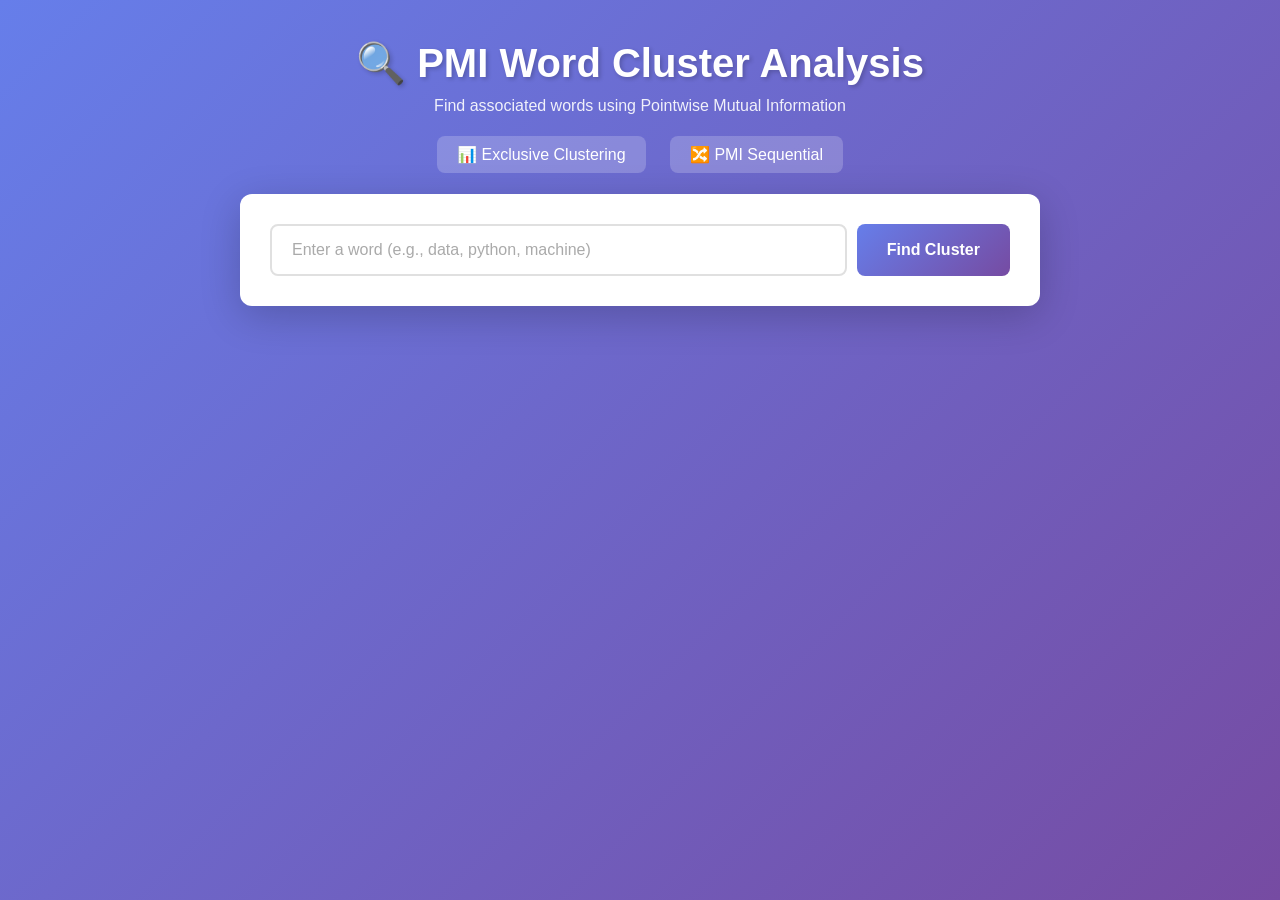
==== templates/index.html @ 7478076d "feat: добавил последовательный поиск для PMI" ====
<!DOCTYPE html>
<html lang="en">
<head>
    <meta charset="UTF-8">
    <meta name="viewport" content="width=device-width, initial-scale=1.0">
    <title>Large Text Analysis — Word Cluster</title>
    <style>
        * {
            box-sizing: border-box;
            margin: 0;
            padding: 0;
        }
        body {
            font-family: -apple-system, BlinkMacSystemFont, 'Segoe UI', Roboto, Oxygen, Ubuntu, sans-serif;
            background: linear-gradient(135deg, #667eea 0%, #764ba2 100%);
            min-height: 100vh;
            padding: 40px 20px;
        }
        .container {
            max-width: 800px;
            margin: 0 auto;
        }
        h1 {
            color: white;
            text-align: center;
            margin-bottom: 10px;
            font-size: 2.5rem;
            text-shadow: 2px 2px 4px rgba(0,0,0,0.2);
        }
        .subtitle {
            text-align: center;
            color: white;
            margin-bottom: 30px;
            opacity: 0.9;
        }
        .nav-links {
            text-align: center;
            margin-bottom: 30px;
        }
        .nav-links a {
            color: white;
            text-decoration: none;
            padding: 10px 20px;
            background: rgba(255,255,255,0.2);
            border-radius: 8px;
            transition: background 0.3s;
            margin: 0 10px;
        }
        .nav-links a:hover {
            background: rgba(255,255,255,0.3);
        }
        .search-box {
            background: white;
            padding: 30px;
            border-radius: 12px;
            box-shadow: 0 10px 40px rgba(0,0,0,0.2);
            margin-bottom: 30px;
        }
        .form-group {
            display: flex;
            gap: 10px;
        }
        input[type="text"] {
            flex: 1;
            padding: 15px 20px;
            font-size: 16px;
            border: 2px solid #e0e0e0;
            border-radius: 8px;
            outline: none;
            transition: border-color 0.3s;
        }
        input[type="text"]:focus {
            border-color: #667eea;
        }
        input[type="text"]::placeholder {
            color: #aaa;
        }
        button {
            padding: 15px 30px;
            font-size: 16px;
            background: linear-gradient(135deg, #667eea 0%, #764ba2 100%);
            color: white;
            border: none;
            border-radius: 8px;
            cursor: pointer;
            transition: transform 0.2s, box-shadow 0.2s;
            font-weight: 600;
        }
        button:hover {
            transform: translateY(-2px);
            box-shadow: 0 5px 20px rgba(102, 126, 234, 0.4);
        }
        button:disabled {
            opacity: 0.6;
            cursor: not-allowed;
            transform: none;
        }
        .results {
            background: white;
            border-radius: 12px;
            box-shadow: 0 10px 40px rgba(0,0,0,0.2);
            overflow: hidden;
        }
        .results-header {
            background: linear-gradient(135deg, #667eea 0%, #764ba2 100%);
            color: white;
            padding: 20px 30px;
        }
        .results-header h2 {
            font-size: 1.5rem;
        }
        .results-header p {
            opacity: 0.9;
            margin-top: 5px;
        }
        .stats {
            display: grid;
            grid-template-columns: repeat(4, 1fr);
            gap: 15px;
            padding: 20px 30px;
            background: #f8f9fa;
            border-bottom: 1px solid #e0e0e0;
        }
        .stat-item {
            text-align: center;
        }
        .stat-value {
            font-size: 1.5rem;
            font-weight: bold;
            color: #667eea;
        }
        .stat-label {
            font-size: 0.85rem;
            color: #666;
            margin-top: 5px;
        }
        table {
            width: 100%;
            border-collapse: collapse;
        }
        th, td {
            padding: 15px 30px;
            text-align: left;
            border-bottom: 1px solid #f0f0f0;
        }
        th {
            background: #f8f9fa;
            font-weight: 600;
            color: #333;
            font-size: 0.9rem;
            text-transform: uppercase;
            letter-spacing: 0.5px;
        }
        tr:hover {
            background: #f8f9fa;
        }
        .rank {
            color: #999;
            font-weight: 600;
        }
        .word {
            font-weight: 600;
            color: #333;
            font-size: 1.1rem;
        }
        .freq, .score {
            color: #666;
            font-family: 'Consolas', monospace;
        }
        .loading {
            text-align: center;
            padding: 60px 20px;
            color: #666;
        }
        .loading::after {
            content: '';
            display: inline-block;
            width: 20px;
            height: 20px;
            border: 3px solid #e0e0e0;
            border-top-color: #667eea;
            border-radius: 50%;
            animation: spin 1s linear infinite;
            margin-left: 10px;
            vertical-align: middle;
        }
        @keyframes spin {
            to { transform: rotate(360deg); }
        }
        .error {
            background: #fee;
            color: #c00;
            padding: 20px 30px;
            border-radius: 8px;
            margin-top: 20px;
        }
        .empty {
            text-align: center;
            padding: 60px 20px;
            color: #999;
        }
    </style>
</head>
<body>
    <div class="container">
        <h1>🔍 PMI Word Cluster Analysis</h1>
        <p class="subtitle">Find associated words using Pointwise Mutual Information</p>

        <div class="nav-links">
            <a href="/exclusive">📊 Exclusive Clustering</a>
            <a href="/pmi_sequential">🔀 PMI Sequential</a>
        </div>

        <div class="search-box">
            <form id="searchForm">
                <div class="form-group">
                    <input
                        type="text"
                        id="wordInput"
                        placeholder="Enter a word (e.g., data, python, machine)"
                        autocomplete="off"
                        required
                    >
                    <button type="submit" id="searchBtn">Find Cluster</button>
                </div>
            </form>
        </div>

        <div id="results"></div>
    </div>

    <script>
        const form = document.getElementById('searchForm');
        const wordInput = document.getElementById('wordInput');
        const searchBtn = document.getElementById('searchBtn');
        const resultsDiv = document.getElementById('results');

        form.addEventListener('submit', async (e) => {
            e.preventDefault();
            const word = wordInput.value.trim().toLowerCase();
            if (!word) return;

            setLoading(true);
            resultsDiv.innerHTML = '';

            try {
                const response = await fetch('/api/cluster', {
                    method: 'POST',
                    headers: {
                        'Content-Type': 'application/json',
                    },
                    body: JSON.stringify({ word: word }),
                });

                const data = await response.json();

                if (!response.ok) {
                    throw new Error(data.detail || 'Failed to fetch cluster');
                }

                renderResults(data);
            } catch (error) {
                resultsDiv.innerHTML = `<div class="error">❌ Error: ${error.message}</div>`;
            } finally {
                setLoading(false);
            }
        });

        function setLoading(loading) {
            searchBtn.disabled = loading;
            if (loading) {
                searchBtn.textContent = 'Searching...';
            } else {
                searchBtn.textContent = 'Find Cluster';
            }
        }

        function renderResults(data) {
            if (!data.cluster || data.cluster.length === 0) {
                resultsDiv.innerHTML = `
                    <div class="results">
                        <div class="empty">
                            <p>No related words found for "${data.word}"</p>
                            <p style="margin-top: 10px; font-size: 0.9rem;">Try another word or check spelling</p>
                        </div>
                    </div>
                `;
                return;
            }

            const stats = data.stats;
            const clusterHtml = data.cluster.map((item, index) => `
                <tr>
                    <td><span class="rank">#${index + 1}</span></td>
                    <td><span class="word">${escapeHtml(item.word)}</span></td>
                    <td><span class="freq">${item.freq.toLocaleString()}</span></td>
                    <td><span class="score">${item.score.toFixed(4)}</span></td>
                </tr>
            `).join('');

            resultsDiv.innerHTML = `
                <div class="results">
                    <div class="results-header">
                        <h2>📊 Cluster for "${escapeHtml(data.word)}"</h2>
                        <p>Words sorted by frequency (PMI × log(freq) scoring)</p>
                    </div>
                    <div class="stats">
                        <div class="stat-item">
                            <div class="stat-value">${stats.count}</div>
                            <div class="stat-label">Words Found</div>
                        </div>
                        <div class="stat-item">
                            <div class="stat-value">${stats.max_score.toFixed(4)}</div>
                            <div class="stat-label">Max Score</div>
                        </div>
                        <div class="stat-item">
                            <div class="stat-value">${stats.mean_score.toFixed(4)}</div>
                            <div class="stat-label">Avg Score</div>
                        </div>
                        <div class="stat-item">
                            <div class="stat-value">${stats.min_score.toFixed(4)}</div>
                            <div class="stat-label">Min Score</div>
                        </div>
                    </div>
                    <table>
                        <thead>
                            <tr>
                                <th>#</th>
                                <th>Word</th>
                                <th>Frequency</th>
                                <th>Score</th>
                            </tr>
                        </thead>
                        <tbody>
                            ${clusterHtml}
                        </tbody>
                    </table>
                </div>
            `;
        }

        function escapeHtml(text) {
            const div = document.createElement('div');
            div.textContent = text;
            return div.innerHTML;
        }
    </script>
</body>
</html>
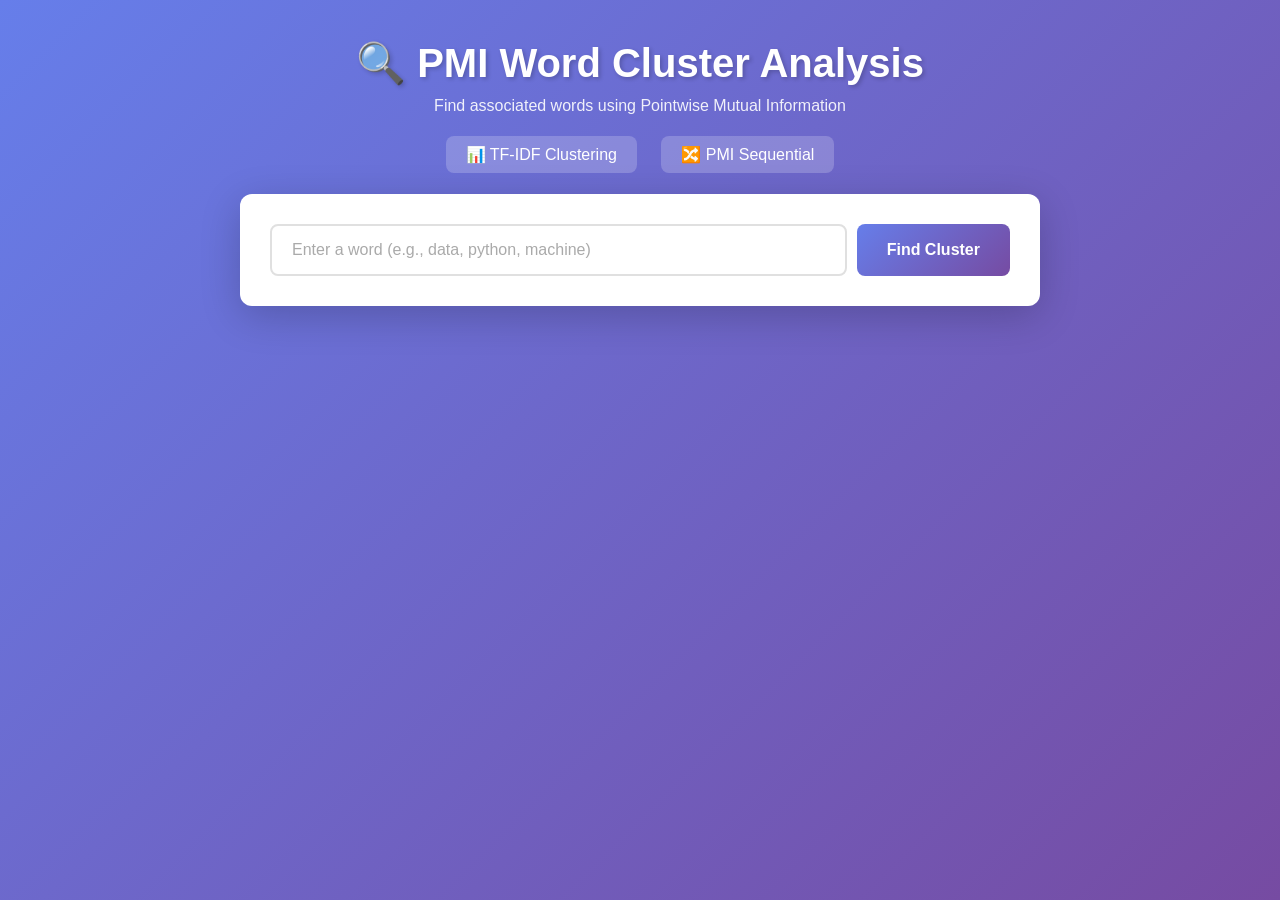
==== commit 35fd44a2: "refacotor: переименовал exclusive_clustering в tfidf_exclusive_clustering" ====
--- a/templates/index.html
+++ b/templates/index.html
@@ -207,7 +207,7 @@
         <p class="subtitle">Find associated words using Pointwise Mutual Information</p>
 
         <div class="nav-links">
-            <a href="/exclusive">📊 Exclusive Clustering</a>
+            <a href="/tfidf">📊 TF-IDF Clustering</a>
             <a href="/pmi_sequential">🔀 PMI Sequential</a>
         </div>
 
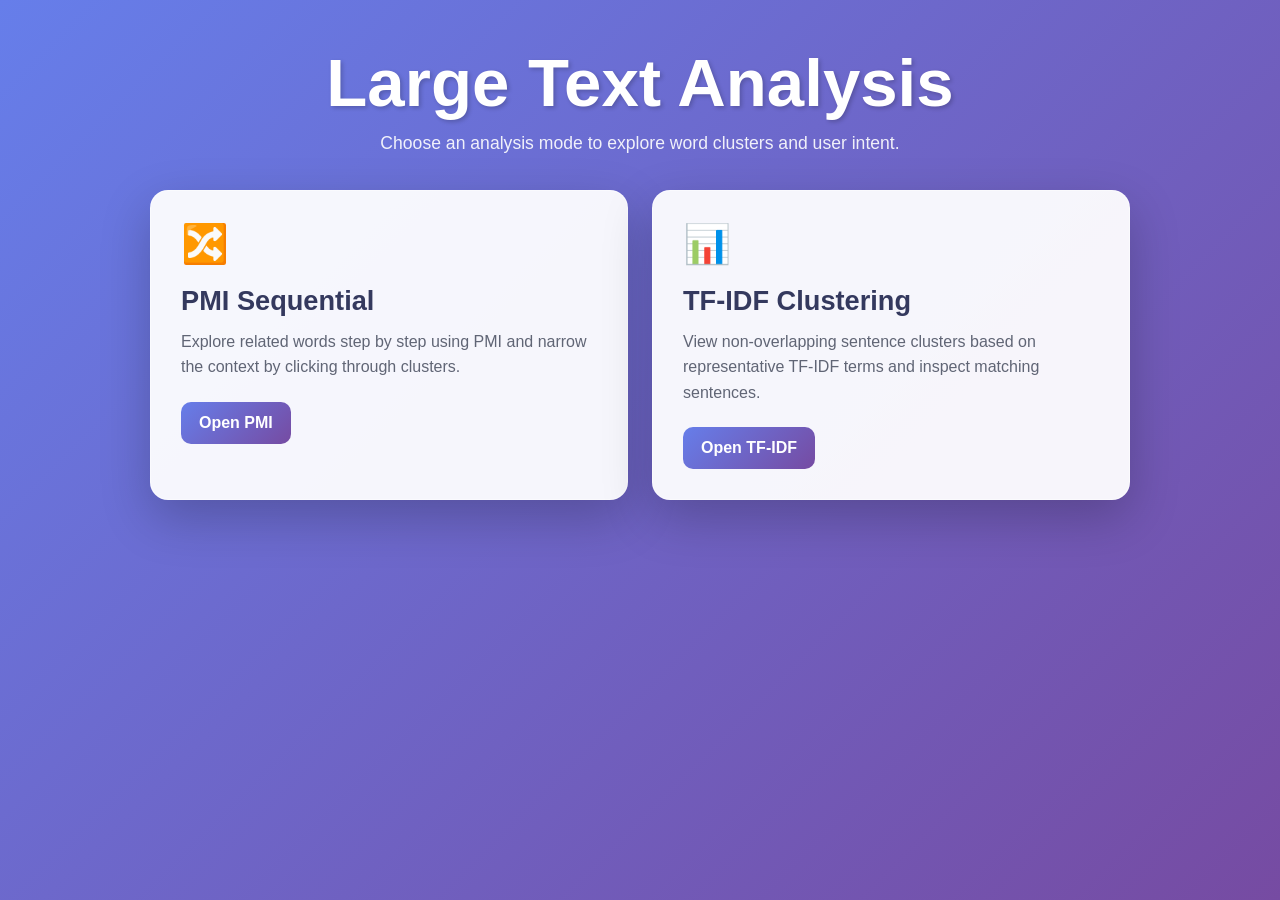
==== commit 935b825d: "chore: изменил старый экран на экран выбора" ====
--- a/templates/index.html
+++ b/templates/index.html
@@ -3,347 +3,136 @@
 <head>
     <meta charset="UTF-8">
     <meta name="viewport" content="width=device-width, initial-scale=1.0">
-    <title>Large Text Analysis — Word Cluster</title>
+    <title>Large Text Analysis</title>
     <style>
         * {
             box-sizing: border-box;
             margin: 0;
             padding: 0;
         }
+
         body {
             font-family: -apple-system, BlinkMacSystemFont, 'Segoe UI', Roboto, Oxygen, Ubuntu, sans-serif;
             background: linear-gradient(135deg, #667eea 0%, #764ba2 100%);
             min-height: 100vh;
-            padding: 40px 20px;
+            padding: 48px 20px;
+            color: white;
         }
+
         .container {
-            max-width: 800px;
+            max-width: 980px;
             margin: 0 auto;
         }
+
+        .hero {
+            text-align: center;
+            margin-bottom: 36px;
+        }
+
         h1 {
-            color: white;
-            text-align: center;
-            margin-bottom: 10px;
-            font-size: 2.5rem;
+            font-size: clamp(2.2rem, 6vw, 4.2rem);
+            line-height: 1.05;
+            margin-bottom: 14px;
             text-shadow: 2px 2px 4px rgba(0,0,0,0.2);
         }
+
         .subtitle {
-            text-align: center;
-            color: white;
-            margin-bottom: 30px;
+            font-size: 1.1rem;
             opacity: 0.9;
         }
-        .nav-links {
-            text-align: center;
-            margin-bottom: 30px;
+
+        .mode-grid {
+            display: grid;
+            grid-template-columns: repeat(2, minmax(0, 1fr));
+            gap: 24px;
         }
-        .nav-links a {
+
+        .mode-card {
+            display: block;
+            min-height: 260px;
+            padding: 30px;
+            color: #252b42;
+            text-decoration: none;
+            background: rgba(255, 255, 255, 0.94);
+            border: 1px solid rgba(255, 255, 255, 0.5);
+            border-radius: 18px;
+            box-shadow: 0 18px 50px rgba(0, 0, 0, 0.22);
+            transition: transform 0.2s, box-shadow 0.2s, background 0.2s;
+        }
+
+        .mode-card:hover {
+            transform: translateY(-4px);
+            box-shadow: 0 24px 70px rgba(0, 0, 0, 0.28);
+            background: white;
+        }
+
+        .mode-icon {
+            font-size: 2.4rem;
+            margin-bottom: 18px;
+        }
+
+        .mode-card h2 {
+            font-size: 1.7rem;
+            margin-bottom: 12px;
+            color: #34395e;
+        }
+
+        .mode-card p {
+            color: #606575;
+            line-height: 1.6;
+            margin-bottom: 22px;
+        }
+
+        .mode-action {
+            display: inline-flex;
+            align-items: center;
+            gap: 8px;
+            padding: 12px 18px;
             color: white;
-            text-decoration: none;
-            padding: 10px 20px;
-            background: rgba(255,255,255,0.2);
-            border-radius: 8px;
-            transition: background 0.3s;
-            margin: 0 10px;
+            background: linear-gradient(135deg, #667eea 0%, #764ba2 100%);
+            border-radius: 10px;
+            font-weight: 700;
         }
-        .nav-links a:hover {
-            background: rgba(255,255,255,0.3);
-        }
-        .search-box {
-            background: white;
-            padding: 30px;
-            border-radius: 12px;
-            box-shadow: 0 10px 40px rgba(0,0,0,0.2);
-            margin-bottom: 30px;
-        }
-        .form-group {
-            display: flex;
-            gap: 10px;
-        }
-        input[type="text"] {
-            flex: 1;
-            padding: 15px 20px;
-            font-size: 16px;
-            border: 2px solid #e0e0e0;
-            border-radius: 8px;
-            outline: none;
-            transition: border-color 0.3s;
-        }
-        input[type="text"]:focus {
-            border-color: #667eea;
-        }
-        input[type="text"]::placeholder {
-            color: #aaa;
-        }
-        button {
-            padding: 15px 30px;
-            font-size: 16px;
-            background: linear-gradient(135deg, #667eea 0%, #764ba2 100%);
-            color: white;
-            border: none;
-            border-radius: 8px;
-            cursor: pointer;
-            transition: transform 0.2s, box-shadow 0.2s;
-            font-weight: 600;
-        }
-        button:hover {
-            transform: translateY(-2px);
-            box-shadow: 0 5px 20px rgba(102, 126, 234, 0.4);
-        }
-        button:disabled {
-            opacity: 0.6;
-            cursor: not-allowed;
-            transform: none;
-        }
-        .results {
-            background: white;
-            border-radius: 12px;
-            box-shadow: 0 10px 40px rgba(0,0,0,0.2);
-            overflow: hidden;
-        }
-        .results-header {
-            background: linear-gradient(135deg, #667eea 0%, #764ba2 100%);
-            color: white;
-            padding: 20px 30px;
-        }
-        .results-header h2 {
-            font-size: 1.5rem;
-        }
-        .results-header p {
-            opacity: 0.9;
-            margin-top: 5px;
-        }
-        .stats {
-            display: grid;
-            grid-template-columns: repeat(4, 1fr);
-            gap: 15px;
-            padding: 20px 30px;
-            background: #f8f9fa;
-            border-bottom: 1px solid #e0e0e0;
-        }
-        .stat-item {
-            text-align: center;
-        }
-        .stat-value {
-            font-size: 1.5rem;
-            font-weight: bold;
-            color: #667eea;
-        }
-        .stat-label {
-            font-size: 0.85rem;
-            color: #666;
-            margin-top: 5px;
-        }
-        table {
-            width: 100%;
-            border-collapse: collapse;
-        }
-        th, td {
-            padding: 15px 30px;
-            text-align: left;
-            border-bottom: 1px solid #f0f0f0;
-        }
-        th {
-            background: #f8f9fa;
-            font-weight: 600;
-            color: #333;
-            font-size: 0.9rem;
-            text-transform: uppercase;
-            letter-spacing: 0.5px;
-        }
-        tr:hover {
-            background: #f8f9fa;
-        }
-        .rank {
-            color: #999;
-            font-weight: 600;
-        }
-        .word {
-            font-weight: 600;
-            color: #333;
-            font-size: 1.1rem;
-        }
-        .freq, .score {
-            color: #666;
-            font-family: 'Consolas', monospace;
-        }
-        .loading {
-            text-align: center;
-            padding: 60px 20px;
-            color: #666;
-        }
-        .loading::after {
-            content: '';
-            display: inline-block;
-            width: 20px;
-            height: 20px;
-            border: 3px solid #e0e0e0;
-            border-top-color: #667eea;
-            border-radius: 50%;
-            animation: spin 1s linear infinite;
-            margin-left: 10px;
-            vertical-align: middle;
-        }
-        @keyframes spin {
-            to { transform: rotate(360deg); }
-        }
-        .error {
-            background: #fee;
-            color: #c00;
-            padding: 20px 30px;
-            border-radius: 8px;
-            margin-top: 20px;
-        }
-        .empty {
-            text-align: center;
-            padding: 60px 20px;
-            color: #999;
+
+        @media (max-width: 760px) {
+            body {
+                padding: 30px 16px;
+            }
+
+            .mode-grid {
+                grid-template-columns: 1fr;
+            }
         }
     </style>
 </head>
 <body>
-    <div class="container">
-        <h1>🔍 PMI Word Cluster Analysis</h1>
-        <p class="subtitle">Find associated words using Pointwise Mutual Information</p>
+    <main class="container">
+        <section class="hero">
+            <h1>Large Text Analysis</h1>
+            <p class="subtitle">Choose an analysis mode to explore word clusters and user intent.</p>
+        </section>
 
-        <div class="nav-links">
-            <a href="/tfidf">📊 TF-IDF Clustering</a>
-            <a href="/pmi_sequential">🔀 PMI Sequential</a>
-        </div>
+        <section class="mode-grid" aria-label="Analysis modes">
+            <a class="mode-card" href="/pmi_sequential">
+                <div class="mode-icon">🔀</div>
+                <h2>PMI Sequential</h2>
+                <p>
+                    Explore related words step by step using PMI and narrow the context
+                    by clicking through clusters.
+                </p>
+                <span class="mode-action">Open PMI</span>
+            </a>
 
-        <div class="search-box">
-            <form id="searchForm">
-                <div class="form-group">
-                    <input
-                        type="text"
-                        id="wordInput"
-                        placeholder="Enter a word (e.g., data, python, machine)"
-                        autocomplete="off"
-                        required
-                    >
-                    <button type="submit" id="searchBtn">Find Cluster</button>
-                </div>
-            </form>
-        </div>
-
-        <div id="results"></div>
-    </div>
-
-    <script>
-        const form = document.getElementById('searchForm');
-        const wordInput = document.getElementById('wordInput');
-        const searchBtn = document.getElementById('searchBtn');
-        const resultsDiv = document.getElementById('results');
-
-        form.addEventListener('submit', async (e) => {
-            e.preventDefault();
-            const word = wordInput.value.trim().toLowerCase();
-            if (!word) return;
-
-            setLoading(true);
-            resultsDiv.innerHTML = '';
-
-            try {
-                const response = await fetch('/api/cluster', {
-                    method: 'POST',
-                    headers: {
-                        'Content-Type': 'application/json',
-                    },
-                    body: JSON.stringify({ word: word }),
-                });
-
-                const data = await response.json();
-
-                if (!response.ok) {
-                    throw new Error(data.detail || 'Failed to fetch cluster');
-                }
-
-                renderResults(data);
-            } catch (error) {
-                resultsDiv.innerHTML = `<div class="error">❌ Error: ${error.message}</div>`;
-            } finally {
-                setLoading(false);
-            }
-        });
-
-        function setLoading(loading) {
-            searchBtn.disabled = loading;
-            if (loading) {
-                searchBtn.textContent = 'Searching...';
-            } else {
-                searchBtn.textContent = 'Find Cluster';
-            }
-        }
-
-        function renderResults(data) {
-            if (!data.cluster || data.cluster.length === 0) {
-                resultsDiv.innerHTML = `
-                    <div class="results">
-                        <div class="empty">
-                            <p>No related words found for "${data.word}"</p>
-                            <p style="margin-top: 10px; font-size: 0.9rem;">Try another word or check spelling</p>
-                        </div>
-                    </div>
-                `;
-                return;
-            }
-
-            const stats = data.stats;
-            const clusterHtml = data.cluster.map((item, index) => `
-                <tr>
-                    <td><span class="rank">#${index + 1}</span></td>
-                    <td><span class="word">${escapeHtml(item.word)}</span></td>
-                    <td><span class="freq">${item.freq.toLocaleString()}</span></td>
-                    <td><span class="score">${item.score.toFixed(4)}</span></td>
-                </tr>
-            `).join('');
-
-            resultsDiv.innerHTML = `
-                <div class="results">
-                    <div class="results-header">
-                        <h2>📊 Cluster for "${escapeHtml(data.word)}"</h2>
-                        <p>Words sorted by frequency (PMI × log(freq) scoring)</p>
-                    </div>
-                    <div class="stats">
-                        <div class="stat-item">
-                            <div class="stat-value">${stats.count}</div>
-                            <div class="stat-label">Words Found</div>
-                        </div>
-                        <div class="stat-item">
-                            <div class="stat-value">${stats.max_score.toFixed(4)}</div>
-                            <div class="stat-label">Max Score</div>
-                        </div>
-                        <div class="stat-item">
-                            <div class="stat-value">${stats.mean_score.toFixed(4)}</div>
-                            <div class="stat-label">Avg Score</div>
-                        </div>
-                        <div class="stat-item">
-                            <div class="stat-value">${stats.min_score.toFixed(4)}</div>
-                            <div class="stat-label">Min Score</div>
-                        </div>
-                    </div>
-                    <table>
-                        <thead>
-                            <tr>
-                                <th>#</th>
-                                <th>Word</th>
-                                <th>Frequency</th>
-                                <th>Score</th>
-                            </tr>
-                        </thead>
-                        <tbody>
-                            ${clusterHtml}
-                        </tbody>
-                    </table>
-                </div>
-            `;
-        }
-
-        function escapeHtml(text) {
-            const div = document.createElement('div');
-            div.textContent = text;
-            return div.innerHTML;
-        }
-    </script>
+            <a class="mode-card" href="/tfidf">
+                <div class="mode-icon">📊</div>
+                <h2>TF-IDF Clustering</h2>
+                <p>
+                    View non-overlapping sentence clusters based on representative
+                    TF-IDF terms and inspect matching sentences.
+                </p>
+                <span class="mode-action">Open TF-IDF</span>
+            </a>
+        </section>
+    </main>
 </body>
 </html>
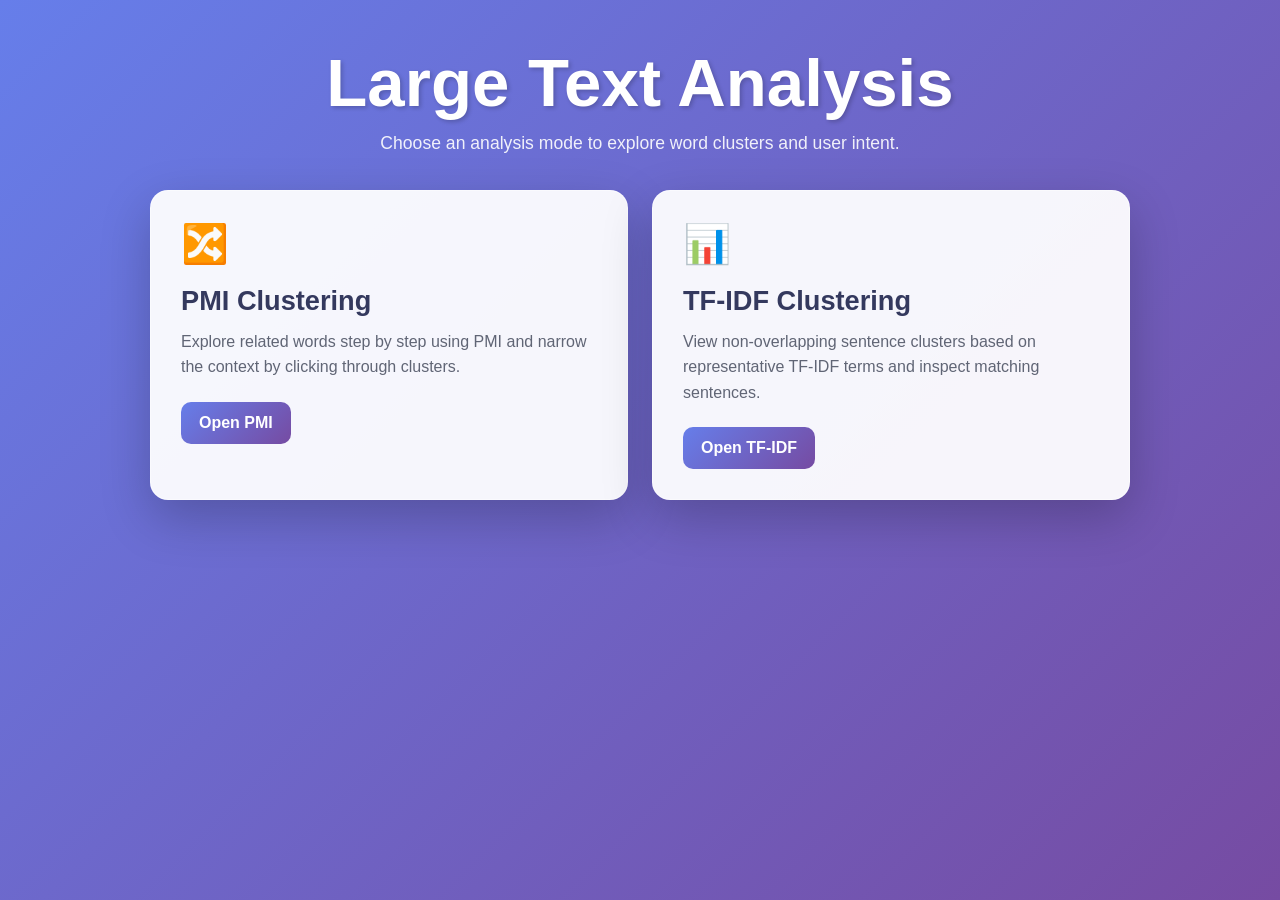
==== commit ba252c9f: "chore: переименовал название страницы в PMI Clustering" ====
--- a/templates/index.html
+++ b/templates/index.html
@@ -115,7 +115,7 @@
         <section class="mode-grid" aria-label="Analysis modes">
             <a class="mode-card" href="/pmi_sequential">
                 <div class="mode-icon">🔀</div>
-                <h2>PMI Sequential</h2>
+                <h2>PMI Clustering</h2>
                 <p>
                     Explore related words step by step using PMI and narrow the context
                     by clicking through clusters.
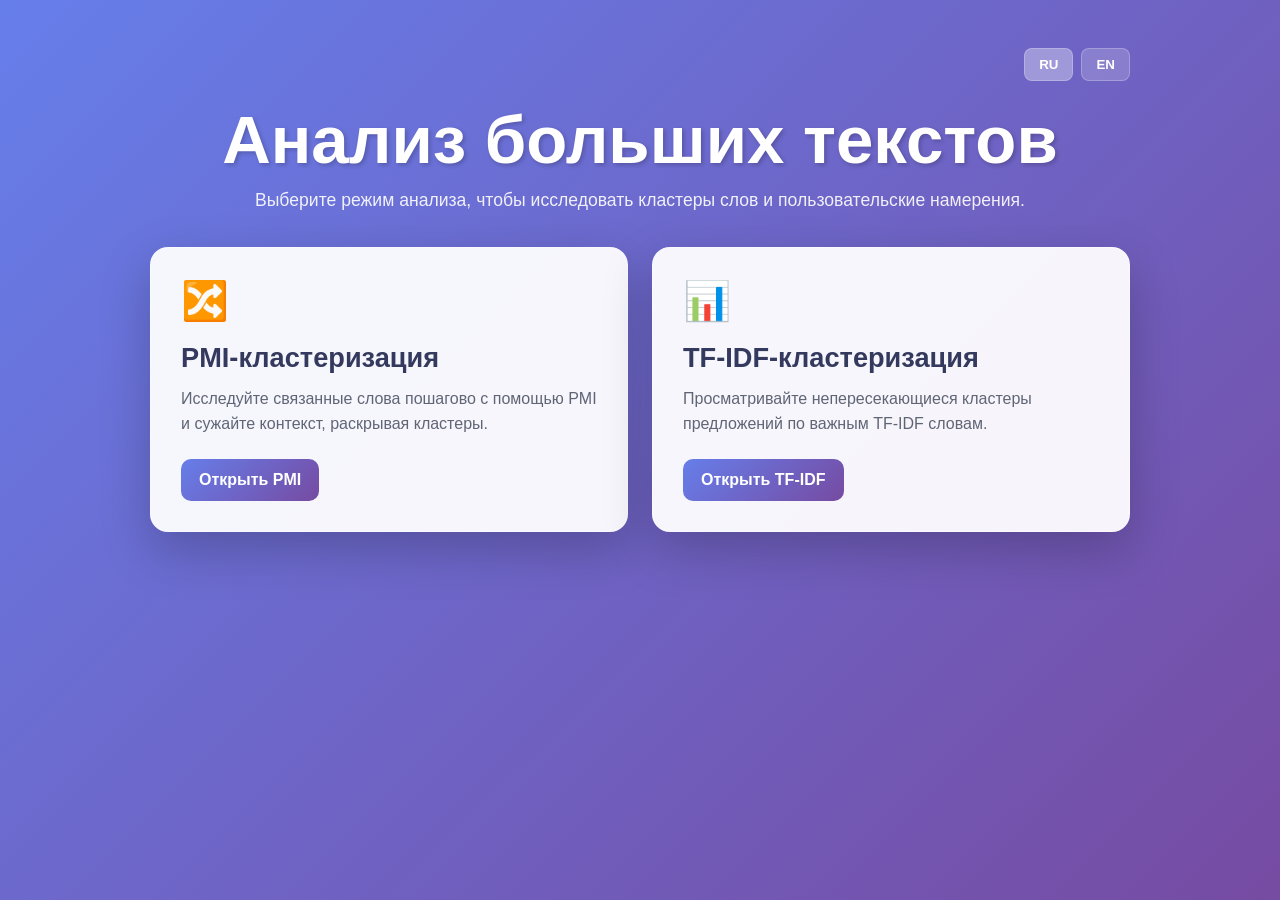
==== commit 01321e81: "feat: добавил русский перевод" ====
--- a/templates/index.html
+++ b/templates/index.html
@@ -29,6 +29,29 @@
             margin-bottom: 36px;
         }
 
+        .language-switch {
+            display: flex;
+            justify-content: flex-end;
+            gap: 8px;
+            margin-bottom: 24px;
+        }
+
+        .language-switch button {
+            color: white;
+            background: rgba(255,255,255,0.18);
+            border: 1px solid rgba(255,255,255,0.24);
+            border-radius: 8px;
+            padding: 8px 14px;
+            cursor: pointer;
+            font-weight: 700;
+            transition: background 0.2s;
+        }
+
+        .language-switch button.active,
+        .language-switch button:hover {
+            background: rgba(255,255,255,0.34);
+        }
+
         h1 {
             font-size: clamp(2.2rem, 6vw, 4.2rem);
             line-height: 1.05;
@@ -107,32 +130,85 @@
 </head>
 <body>
     <main class="container">
+        <div class="language-switch" aria-label="Language switch">
+            <button type="button" data-lang-btn="ru" onclick="setLanguage('ru')">RU</button>
+            <button type="button" data-lang-btn="en" onclick="setLanguage('en')">EN</button>
+        </div>
+
         <section class="hero">
-            <h1>Large Text Analysis</h1>
-            <p class="subtitle">Choose an analysis mode to explore word clusters and user intent.</p>
+            <h1 data-i18n="appTitle">Large Text Analysis</h1>
+            <p class="subtitle" data-i18n="subtitle">Choose an analysis mode to explore word clusters and user intent.</p>
         </section>
 
         <section class="mode-grid" aria-label="Analysis modes">
-            <a class="mode-card" href="/pmi_sequential">
+            <a class="mode-card" href="/pmi">
                 <div class="mode-icon">🔀</div>
-                <h2>PMI Clustering</h2>
-                <p>
+                <h2 data-i18n="pmiTitle">PMI Clustering</h2>
+                <p data-i18n="pmiDescription">
                     Explore related words step by step using PMI and narrow the context
                     by clicking through clusters.
                 </p>
-                <span class="mode-action">Open PMI</span>
+                <span class="mode-action" data-i18n="openPmi">Open PMI</span>
             </a>
 
             <a class="mode-card" href="/tfidf">
                 <div class="mode-icon">📊</div>
-                <h2>TF-IDF Clustering</h2>
-                <p>
+                <h2 data-i18n="tfidfTitle">TF-IDF Clustering</h2>
+                <p data-i18n="tfidfDescription">
                     View non-overlapping sentence clusters based on representative
                     TF-IDF terms and inspect matching sentences.
                 </p>
-                <span class="mode-action">Open TF-IDF</span>
+                <span class="mode-action" data-i18n="openTfidf">Open TF-IDF</span>
             </a>
         </section>
     </main>
+
+    <script>
+        const translations = {
+            en: {
+                appTitle: 'Large Text Analysis',
+                subtitle: 'Choose an analysis mode to explore word clusters and user intent.',
+                pmiTitle: 'PMI Clustering',
+                pmiDescription: 'Explore related words step by step using PMI and narrow the context by clicking through clusters.',
+                openPmi: 'Open PMI',
+                tfidfTitle: 'TF-IDF Clustering',
+                tfidfDescription: 'View non-overlapping sentence clusters based on representative TF-IDF terms and inspect matching sentences.',
+                openTfidf: 'Open TF-IDF',
+            },
+            ru: {
+                appTitle: 'Анализ больших текстов',
+                subtitle: 'Выберите режим анализа, чтобы исследовать кластеры слов и пользовательские намерения.',
+                pmiTitle: 'PMI-кластеризация',
+                pmiDescription: 'Исследуйте связанные слова пошагово с помощью PMI и сужайте контекст, раскрывая кластеры.',
+                openPmi: 'Открыть PMI',
+                tfidfTitle: 'TF-IDF-кластеризация',
+                tfidfDescription: 'Просматривайте непересекающиеся кластеры предложений по важным TF-IDF словам.',
+                openTfidf: 'Открыть TF-IDF',
+            },
+        };
+
+        function getLanguage() {
+            return localStorage.getItem('lta-language') || 'ru';
+        }
+
+        function setLanguage(lang) {
+            localStorage.setItem('lta-language', lang);
+            applyLanguage();
+        }
+
+        function applyLanguage() {
+            const lang = getLanguage();
+            document.documentElement.lang = lang;
+            document.querySelectorAll('[data-i18n]').forEach((el) => {
+                const key = el.dataset.i18n;
+                el.textContent = translations[lang][key] || translations.en[key] || el.textContent;
+            });
+            document.querySelectorAll('[data-lang-btn]').forEach((btn) => {
+                btn.classList.toggle('active', btn.dataset.langBtn === lang);
+            });
+        }
+
+        applyLanguage();
+    </script>
 </body>
 </html>
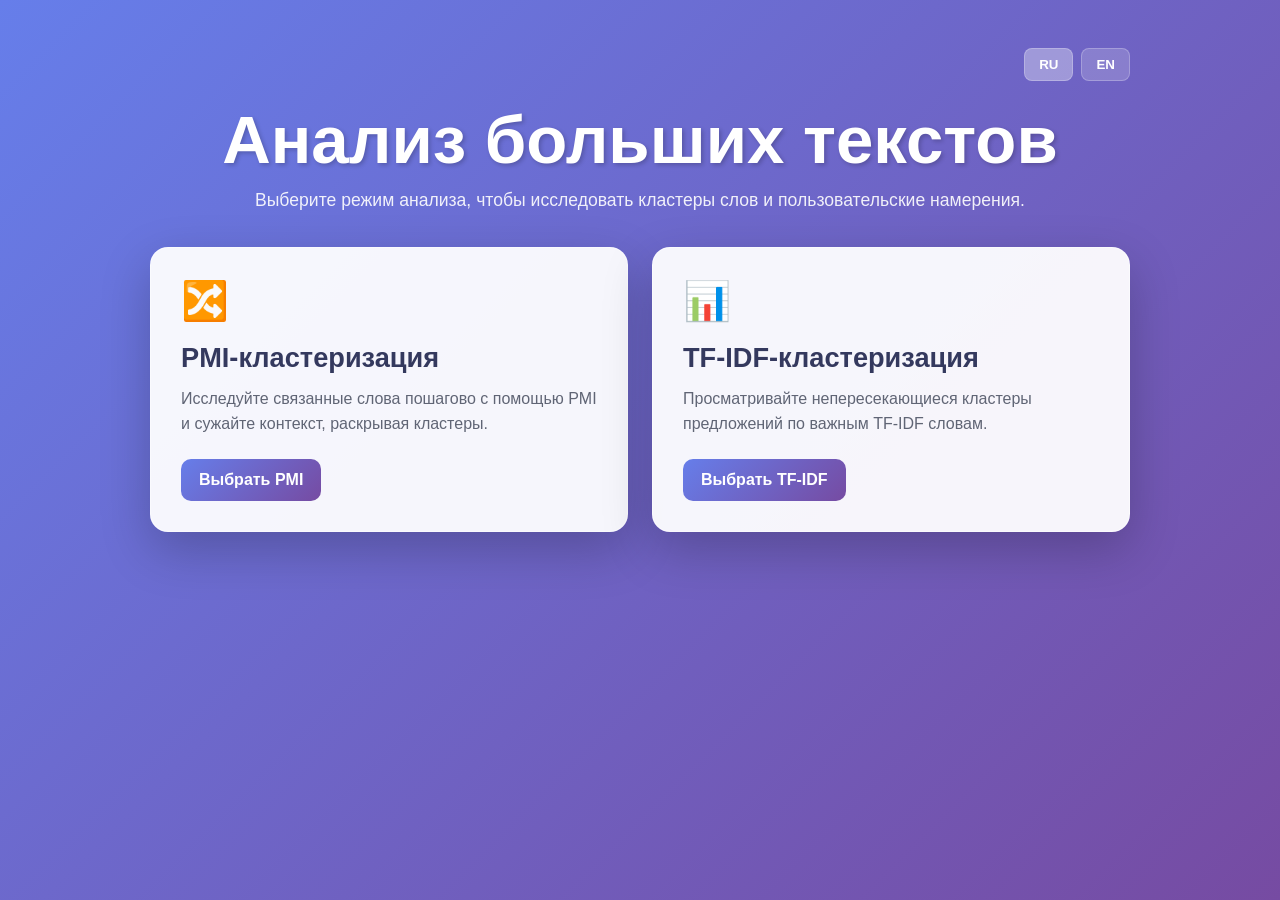
==== commit 7bb8f75c: "chore: переименовал кнопку" ====
--- a/templates/index.html
+++ b/templates/index.html
@@ -71,7 +71,8 @@
         }
 
         .mode-card {
-            display: block;
+            display: flex;
+            flex-direction: column;
             min-height: 260px;
             padding: 30px;
             color: #252b42;
@@ -110,6 +111,8 @@
             display: inline-flex;
             align-items: center;
             gap: 8px;
+            align-self: flex-start;
+            margin-top: auto;
             padding: 12px 18px;
             color: white;
             background: linear-gradient(135deg, #667eea 0%, #764ba2 100%);
@@ -170,20 +173,20 @@
                 subtitle: 'Choose an analysis mode to explore word clusters and user intent.',
                 pmiTitle: 'PMI Clustering',
                 pmiDescription: 'Explore related words step by step using PMI and narrow the context by clicking through clusters.',
-                openPmi: 'Open PMI',
+                openPmi: 'Choose PMI',
                 tfidfTitle: 'TF-IDF Clustering',
                 tfidfDescription: 'View non-overlapping sentence clusters based on representative TF-IDF terms and inspect matching sentences.',
-                openTfidf: 'Open TF-IDF',
+                openTfidf: 'Choose TF-IDF',
             },
             ru: {
                 appTitle: 'Анализ больших текстов',
                 subtitle: 'Выберите режим анализа, чтобы исследовать кластеры слов и пользовательские намерения.',
                 pmiTitle: 'PMI-кластеризация',
                 pmiDescription: 'Исследуйте связанные слова пошагово с помощью PMI и сужайте контекст, раскрывая кластеры.',
-                openPmi: 'Открыть PMI',
+                openPmi: 'Выбрать PMI',
                 tfidfTitle: 'TF-IDF-кластеризация',
                 tfidfDescription: 'Просматривайте непересекающиеся кластеры предложений по важным TF-IDF словам.',
-                openTfidf: 'Открыть TF-IDF',
+                openTfidf: 'Выбрать TF-IDF',
             },
         };
 
